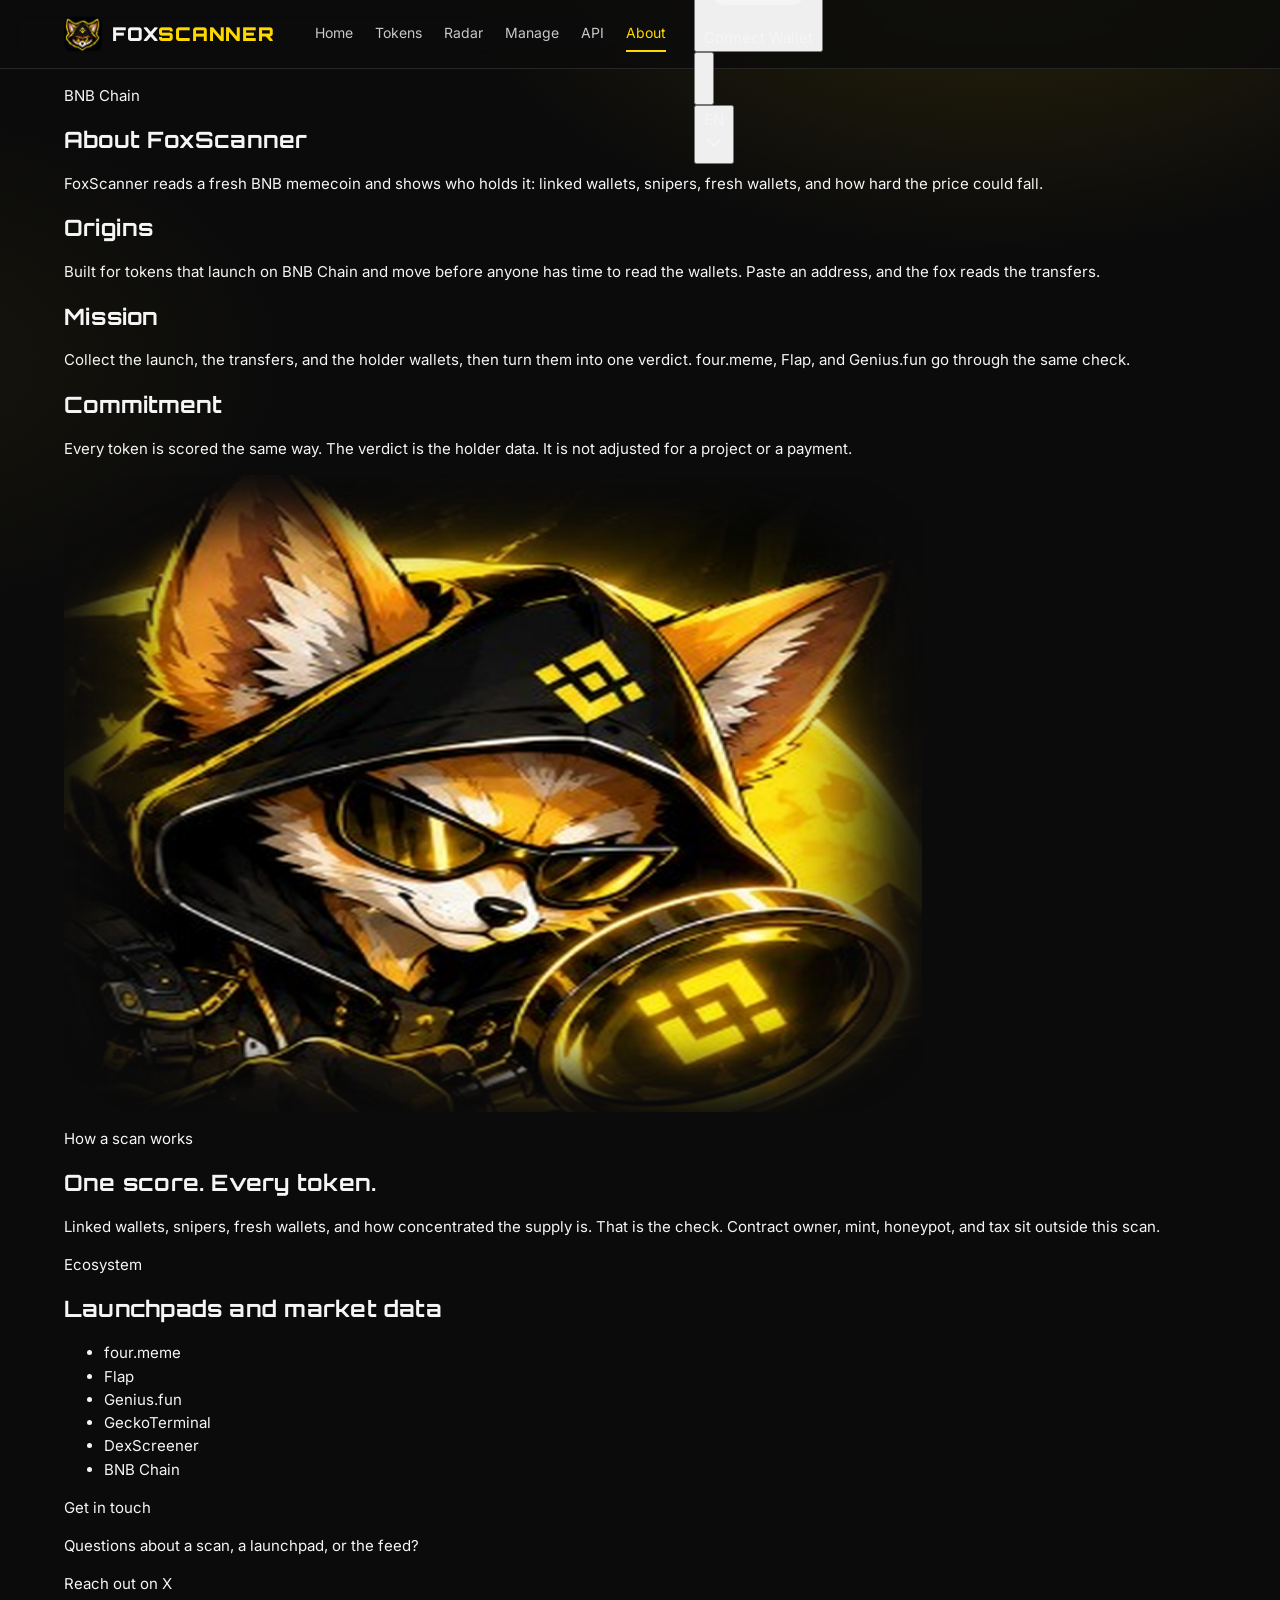
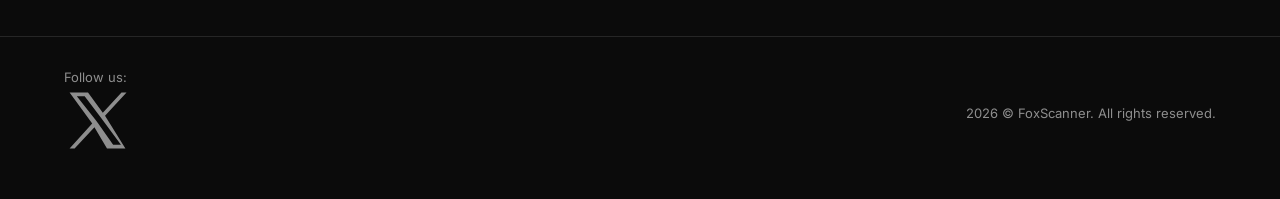
==== frontend/about.html @ 832e08a1 "feat: deployment script" ====
<!doctype html>
<html lang="en">
<head>
<meta charset="utf-8">
<meta name="viewport" content="width=device-width,initial-scale=1,viewport-fit=cover">
<title data-i18n="About · FoxScanner">About · FoxScanner</title>
<meta name="description" content="FoxScanner reads a fresh BNB memecoin and shows who holds it: linked wallets, snipers, fresh wallets, and how hard the price could fall.">
<meta name="theme-color" content="#0B0B0B">
<script>(function(){try{if(localStorage.getItem('fs.theme')==='light')document.documentElement.setAttribute('data-theme','light')}catch(e){}})();</script>
<link rel="icon" href="/favicon.svg" type="image/svg+xml">
<link rel="icon" href="/favicon.png" type="image/png">
<link rel="apple-touch-icon" href="/apple-touch-icon.png">
<link rel="preload" href="/static/fonts/source-serif-4-latin.woff2" as="font" type="font/woff2" crossorigin>
<link rel="preload" href="/static/fonts/orbitron-latin.woff2" as="font" type="font/woff2" crossorigin>
<link rel="preload" href="/static/fonts/inter-latin.woff2" as="font" type="font/woff2" crossorigin>
<link rel="stylesheet" href="/static/css/app.css?v=">
</head>
<body>
<header class="top">
  <div class="wrap">
    <a class="brand" href="/" aria-label="FoxScanner home"><img src="/static/img/logo.png?v=" alt="" width="36" height="36"><b>FOX<span>SCANNER</span></b></a>
    <nav class="nav" aria-label="Main">
      <a href="/" data-i18n="Home">Home</a>
      <a href="/tokens" data-i18n="Tokens">Tokens</a>
      <a href="/radar" data-i18n="Radar">Radar</a>
      <a href="/token-management" data-i18n="Manage">Manage</a>
      <a href="/api" data-i18n="API">API</a>
      <a href="/about" class="on" aria-current="page" data-i18n="About">About</a>
    </nav>
    <div class="top-actions">
      <div class="wallet">
        <button type="button" class="wallet-btn" data-wallet aria-expanded="false">
          <svg viewBox="0 0 24 24" aria-hidden="true"><g fill="none" stroke="currentColor" stroke-width="1.7" stroke-linejoin="round"><rect x="3" y="6" width="18" height="14" rx="2"/><path d="M3 10h18"/><circle cx="16.5" cy="14.5" r="1" fill="currentColor" stroke="none"/></g></svg>
          <span data-wallet-label data-i18n="Connect Wallet">Connect Wallet</span>
        </button>
        <div class="wallet-menu" data-wallet-menu hidden role="menu">
          <button type="button" data-disconnect role="menuitem" data-i18n="Disconnect">Disconnect</button>
        </div>
      </div>
      <button type="button" class="icon-btn" data-theme-toggle aria-pressed="false" aria-label="Light mode">
        <svg class="ico-sun" viewBox="0 0 24 24" aria-hidden="true"><g fill="none" stroke="currentColor" stroke-width="1.7" stroke-linecap="round"><circle cx="12" cy="12" r="4"/><path d="M12 3v2M12 19v2M3 12h2M19 12h2M5.6 5.6l1.4 1.4M17 17l1.4 1.4M18.4 5.6 17 7M7 17l-1.4 1.4"/></g></svg>
        <svg class="ico-moon" viewBox="0 0 24 24" aria-hidden="true"><path fill="none" stroke="currentColor" stroke-width="1.7" stroke-linejoin="round" d="M20 14.5A8 8 0 1 1 9.5 4 6.5 6.5 0 0 0 20 14.5z"/></svg>
      </button>
      <div class="lang">
        <button type="button" class="lang-btn" data-lang-toggle aria-haspopup="listbox" aria-expanded="false" data-i18n-aria="Language" aria-label="Language">
          <span data-lang-code>EN</span>
          <svg viewBox="0 0 24 24" aria-hidden="true"><path fill="none" stroke="currentColor" stroke-width="2.2" stroke-linecap="round" stroke-linejoin="round" d="m6 9 6 6 6-6"/></svg>
        </button>
        <ul class="lang-menu" role="listbox" hidden>
          <li role="none"><button type="button" role="option" data-lang="en">English</button></li>
          <li role="none"><button type="button" role="option" data-lang="zh">中文(简体)</button></li>
          <li role="none"><button type="button" role="option" data-lang="ja">日本語</button></li>
        </ul>
      </div>
    </div>
  </div>
</header>

<main>
  <section class="about">
    <div class="wrap">
      <p class="about-kicker">BNB Chain</p>
      <h1 data-i18n="About FoxScanner">About FoxScanner</h1>
      <p class="about-lead" data-i18n="FoxScanner reads a fresh BNB memecoin and shows who holds it: linked wallets, snipers, fresh wallets, and how hard the price could fall.">FoxScanner reads a fresh BNB memecoin and shows who holds it: linked wallets, snipers, fresh wallets, and how hard the price could fall.</p>
      <div class="about-cols">
        <article>
          <h2 data-i18n="Origins">Origins</h2>
          <p data-i18n="Built for tokens that launch on BNB Chain and move before anyone has time to read the wallets. Paste an address, and the fox reads the transfers.">Built for tokens that launch on BNB Chain and move before anyone has time to read the wallets. Paste an address, and the fox reads the transfers.</p>
        </article>
        <article>
          <h2 data-i18n="Mission">Mission</h2>
          <p data-i18n="Collect the launch, the transfers, and the holder wallets, then turn them into one verdict. four.meme, Flap, and Genius.fun go through the same check.">Collect the launch, the transfers, and the holder wallets, then turn them into one verdict. four.meme, Flap, and Genius.fun go through the same check.</p>
        </article>
        <article>
          <h2 data-i18n="Commitment">Commitment</h2>
          <p data-i18n="Every token is scored the same way. The verdict is the holder data. It is not adjusted for a project or a payment.">Every token is scored the same way. The verdict is the holder data. It is not adjusted for a project or a payment.</p>
        </article>
      </div>
      <div class="about-split">
        <div class="about-fox">
          <img src="/static/img/mascot-hero.png?v=" alt="" width="858" height="637">
        </div>
        <div class="about-prose">
          <p class="about-kicker" data-i18n="How a scan works">How a scan works</p>
          <h2 data-i18n="One score. Every token.">One score. Every token.</h2>
          <p data-i18n="Linked wallets, snipers, fresh wallets, and how concentrated the supply is. That is the check. Contract owner, mint, honeypot, and tax sit outside this scan.">Linked wallets, snipers, fresh wallets, and how concentrated the supply is. That is the check. Contract owner, mint, honeypot, and tax sit outside this scan.</p>
        </div>
      </div>
      <div class="about-block">
        <p class="about-kicker" data-i18n="Ecosystem">Ecosystem</p>
        <h2 data-i18n="Launchpads and market data">Launchpads and market data</h2>
        <ul class="about-sources">
          <li>four.meme</li>
          <li>Flap</li>
          <li>Genius.fun</li>
          <li>GeckoTerminal</li>
          <li>DexScreener</li>
          <li>BNB Chain</li>
        </ul>
      </div>
      <div class="about-block">
        <p class="about-kicker" data-i18n="Get in touch">Get in touch</p>
        <p data-i18n="Questions about a scan, a launchpad, or the feed?">Questions about a scan, a launchpad, or the feed?</p>
        <a class="about-x" href="https://x.com/0x_Punisher" target="_blank" rel="noopener" data-i18n="Reach out on X">Reach out on X</a>
      </div>
    </div>
  </section>
</main>

<footer>
  <div class="wrap foot">
    <div class="foot-left">
      <p class="foot-follow"><span data-i18n="Follow us:">Follow us:</span>
      <a href="https://x.com/0x_Punisher" target="_blank" rel="noopener" aria-label="FoxScanner on X"><svg viewBox="0 0 24 24" aria-hidden="true"><path fill="currentColor" d="M14.7 10.3 22.4 2h-1.8l-6.7 7.2L8.6 2H2l8.1 11.1L2 22h1.8l7.1-7.6L15.4 22H22l-7.3-11.7Zm-2.5 2.7-.8-1.1L4.6 3.3h2.8l5.3 7 .8 1.1 6.9 9.3h-2.8l-5.4-7.7Z"/></svg></a>
      </p>
    </div>
    <p class="foot-copy" data-i18n="2026 © FoxScanner. All rights reserved.">2026 © FoxScanner. All rights reserved.</p>
  </div>
</footer>

<script src="/static/js/api.js?v="></script>
<script src="/static/js/app.js?v="></script>
</body>
</html>
---- static/css/app.css ----
/* FoxScanner — brand: yellow #FFD800 on blacks #0B0B0B / #1A1A1A / #2A2A2A; Orbitron headings, Inter body */
@font-face{font-family:"Inter";font-style:normal;font-weight:100 900;font-display:swap;src:url("/static/fonts/inter-latin.woff2") format("woff2")}
@font-face{font-family:"Orbitron";font-style:normal;font-weight:400 900;font-display:swap;src:url("/static/fonts/orbitron-latin.woff2") format("woff2")}

:root{
  --y:#FFD800;--y2:#FFE84D;--y-dim:rgba(255,216,0,.12);--y-line:rgba(255,216,0,.35);
  --bg:#0B0B0B;--s1:#131313;--s2:#1A1A1A;--s3:#2A2A2A;--line:#262626;
  --text:#F5F5F5;--soft:#C9C9C9;--muted:#8E8E8E;--faint:#5E5E5E;
  --low:#22C55E;--med:#F5A524;--high:#EF4444;--grey:#7A7F87;
  --head:"Orbitron","Inter",system-ui,sans-serif;--body:"Inter",system-ui,-apple-system,"Segoe UI",sans-serif;
  --mono:ui-monospace,"SFMono-Regular","Cascadia Mono",Consolas,monospace;
  --r:14px;--r-s:9px;--wrap:1200px;
}
*{box-sizing:border-box}
html{scroll-behavior:smooth;-webkit-text-size-adjust:100%}
body{margin:0;background:var(--bg);color:var(--text);font:400 15px/1.55 var(--body);min-height:100vh;overflow-x:hidden}
body::before{content:"";position:fixed;inset:0;z-index:-1;pointer-events:none;
  background:radial-gradient(900px 520px at 78% -8%,rgba(255,216,0,.13),transparent 62%),
             radial-gradient(700px 420px at -10% 40%,rgba(255,216,0,.05),transparent 60%),var(--bg)}
a{color:inherit;text-decoration:none}
a:hover{color:var(--y)}
button,input{font:inherit;color:inherit}
img{display:block;max-width:100%}
h1,h2,h3{font-family:var(--head);margin:0;letter-spacing:.01em}
.wrap{max-width:var(--wrap);margin:0 auto;padding:0 24px}
.mono{font-family:var(--mono)}
.muted{color:var(--muted)}
.hidden{display:none!important}
.sr{position:absolute;width:1px;height:1px;overflow:hidden;clip:rect(0 0 0 0);white-space:nowrap}
:focus-visible{outline:2px solid var(--y);outline-offset:2px;border-radius:6px}

/* ---------------------------------------------------------------- header */
.top{position:sticky;top:0;z-index:20;background:rgba(11,11,11,.82);backdrop-filter:blur(12px);border-bottom:1px solid var(--line)}
.top .wrap{display:flex;align-items:center;gap:28px;height:68px}
.brand{display:flex;align-items:center;gap:10px}
.brand img{width:38px;height:38px;border-radius:10px}
.brand b{font:900 19px/1 var(--head);letter-spacing:.04em}
.brand b span{color:var(--y)}
.nav{display:flex;gap:22px;margin-left:12px;font-size:14px;color:var(--soft)}
.nav a{padding:6px 0;border-bottom:2px solid transparent}
.nav a.on{color:var(--y);border-color:var(--y)}
.top .grow{flex:1}
.chip-net{display:flex;align-items:center;gap:8px;padding:7px 12px;border:1px solid var(--y-line);border-radius:999px;font-size:13px;font-weight:600;color:var(--y)}
.dot{width:8px;height:8px;border-radius:50%;background:var(--low);box-shadow:0 0 0 3px rgba(34,197,94,.18)}

/* ---------------------------------------------------------------- buttons */
.btn{display:inline-flex;align-items:center;justify-content:center;gap:8px;height:48px;padding:0 24px;border-radius:999px;border:1px solid var(--y);
  background:var(--y);color:#0B0B0B;font-weight:700;font-size:15px;cursor:pointer;transition:transform .12s,box-shadow .12s,background .12s;white-space:nowrap}
.btn:hover{background:var(--y2);color:#0B0B0B;box-shadow:0 0 0 4px var(--y-dim)}
.btn:active{transform:translateY(1px)}
.btn[disabled]{opacity:.55;cursor:progress}
.btn.ghost{background:transparent;color:var(--text);border-color:var(--s3)}
.btn.ghost:hover{border-color:var(--y);color:var(--y);box-shadow:none}
.btn.sm{height:36px;padding:0 16px;font-size:13px}
.btn .arr{font-size:18px;line-height:1}

/* ---------------------------------------------------------------- hero */
.hero{padding:64px 0 40px}
.hero .wrap{display:grid;grid-template-columns:minmax(0,1.1fr) minmax(0,.9fr);gap:32px;align-items:center}
.eyebrow{display:inline-flex;align-items:center;gap:10px;font:700 12px/1 var(--head);letter-spacing:.32em;color:var(--soft);text-transform:uppercase}
.eyebrow::before{content:"";width:26px;height:2px;background:var(--y)}
.hero h1{margin:18px 0 18px;font-weight:900;font-size:clamp(34px,4.4vw,60px);line-height:1.04;text-transform:uppercase;font-style:italic;letter-spacing:-.01em}
.hero h1 em{display:block;color:var(--y);font-style:italic;white-space:nowrap;text-shadow:0 0 34px rgba(255,216,0,.25)}
.lead{max-width:540px;margin:0 0 26px;font-size:17px;color:var(--soft)}
.chains{display:flex;flex-wrap:wrap;gap:8px;margin-bottom:14px}
.chain{display:inline-flex;align-items:center;gap:8px;height:36px;padding:0 14px;border-radius:999px;border:1px solid var(--s3);background:var(--s1);
  font-size:13px;font-weight:600;color:var(--soft);cursor:pointer}
.chain i{width:18px;height:18px;border-radius:50%;display:grid;place-items:center;font:800 9px/1 var(--head);font-style:normal;color:#0B0B0B;background:var(--y)}
.chain[data-chain=solana] i{background:linear-gradient(135deg,#9945FF,#14F195)}
.chain[data-chain=robinhood] i{background:#CCFF00}
.chain.on{border-color:var(--y);color:var(--text);background:var(--y-dim)}
.chain[disabled]{cursor:not-allowed;opacity:.55}
.chain small{font-size:10px;font-weight:700;letter-spacing:.08em;text-transform:uppercase;color:var(--faint);border:1px solid var(--s3);border-radius:999px;padding:2px 6px}
.search{display:flex;gap:10px;max-width:620px;padding:6px;border-radius:999px;border:1px solid var(--s3);background:var(--s1);transition:border-color .15s,box-shadow .15s}
.search:focus-within{border-color:var(--y);box-shadow:0 0 0 4px var(--y-dim)}
.search input{flex:1;min-width:0;height:48px;padding:0 18px;border:0;background:transparent;outline:none;font-family:var(--mono);font-size:14px}
.search input::placeholder{color:var(--faint);font-family:var(--body)}
.form-msg{min-height:22px;margin:10px 4px 0;font-size:14px;color:var(--high)}
.form-msg.info{color:var(--muted)}
.feats{display:grid;grid-template-columns:repeat(4,minmax(0,1fr));gap:14px;margin:30px 0 26px;max-width:620px}
.feat{display:flex;flex-direction:column;gap:8px;font-size:13px;line-height:1.3;color:var(--soft)}
.feat svg{width:30px;height:30px;color:var(--y)}
.counters{display:flex;flex-wrap:wrap;gap:0;max-width:620px;border:1px solid var(--y-line);border-radius:var(--r);background:rgba(19,19,19,.7)}
.counter{flex:1;min-width:150px;display:flex;align-items:center;gap:12px;padding:16px 20px}
.counter+.counter{border-left:1px solid var(--line)}
.counter svg{width:28px;height:28px;color:var(--y);flex:none}
.counter b{display:block;font:800 22px/1.1 var(--head)}
.counter span{font-size:12px;color:var(--muted)}
.hero-art{position:relative;justify-self:center;width:100%;max-width:520px}
.hero-art::before{content:"";position:absolute;inset:8% 6% 4%;border-radius:50%;background:radial-gradient(circle,rgba(255,216,0,.34),rgba(255,216,0,0) 66%);filter:blur(8px)}
.hero-art img{position:relative;width:100%;height:auto;filter:drop-shadow(0 30px 50px rgba(0,0,0,.6))}
.hero-art .tag{position:absolute;right:2%;bottom:6%;font:900 italic 28px/1 var(--head);color:var(--y);transform:rotate(-8deg);text-shadow:0 2px 0 #000}

/* ---------------------------------------------------------------- sections */
section{scroll-margin-top:80px}
.sec{padding:36px 0}
.sec-h{display:flex;align-items:end;justify-content:space-between;gap:16px;margin-bottom:18px}
.sec-h h2{font-size:22px;font-weight:800;text-transform:uppercase}
.sec-h h2 span{color:var(--y)}
.card{background:linear-gradient(180deg,var(--s2),var(--s1));border:1px solid var(--line);border-radius:var(--r)}
.card-h{display:flex;align-items:center;justify-content:space-between;gap:12px;padding:16px 20px;border-bottom:1px solid var(--line)}
.card-h h3{font-size:14px;font-weight:700;text-transform:uppercase;letter-spacing:.06em}
.card-h h3 .mono{font:600 13px/1 var(--mono);text-transform:none;letter-spacing:0;color:var(--soft)}
.card-b{padding:18px 20px}

/* ---------------------------------------------------------------- scanner */
.scan-grid{display:grid;grid-template-columns:minmax(0,340px) minmax(0,1fr);gap:20px;align-items:start}
.console{position:sticky;top:88px}
.steps{list-style:none;margin:0;padding:6px 0}
.step{display:flex;align-items:center;gap:12px;padding:10px 20px;font-size:14px;color:var(--faint)}
.step i{width:22px;height:22px;flex:none;border-radius:50%;border:2px solid var(--s3);display:grid;place-items:center;font-style:normal;font-size:11px}
.step.on{color:var(--text)}
.step.on i{border-color:var(--y);border-top-color:transparent;animation:spin .8s linear infinite}
.step.ok{color:var(--soft)}
.step.ok i{border-color:var(--y);background:var(--y);color:#0B0B0B}
.step.ok i::after{content:"✓";font-weight:900}
.bar{height:4px;margin:4px 20px 14px;border-radius:2px;background:var(--s3);overflow:hidden}
.bar div{height:100%;width:0;background:linear-gradient(90deg,var(--y),var(--y2));transition:width .4s}
.log{height:230px;overflow:auto;margin:0;padding:12px 20px;border-top:1px solid var(--line);font:12px/1.65 var(--mono);color:var(--muted);list-style:none}
.log li{white-space:nowrap;overflow:hidden;text-overflow:ellipsis}
.log .w{color:var(--soft)}
.log .bad{color:var(--high)}
.log .warn{color:var(--med)}
.log .good{color:var(--low)}
@keyframes spin{to{transform:rotate(360deg)}}

/* result */
.result{display:flex;flex-direction:column;gap:20px}
.token-h{display:flex;flex-wrap:wrap;align-items:center;gap:14px 18px;padding:20px}
.avatar{width:52px;height:52px;border-radius:14px;display:grid;place-items:center;background:var(--y);color:#0B0B0B;font:900 20px/1 var(--head)}
.token-name{min-width:0;flex:1}
.token-name h2{font-size:22px;font-weight:800;overflow:hidden;text-overflow:ellipsis;white-space:nowrap}
.token-name h2 small{font:600 14px/1 var(--body);color:var(--muted);margin-left:6px}
.addr{display:flex;flex-wrap:wrap;align-items:center;gap:8px;margin-top:6px;font-size:13px;color:var(--muted)}
.addr button{border:0;background:none;padding:0;cursor:pointer;font-family:var(--mono);color:var(--soft)}
.addr button:hover{color:var(--y)}
.pill{display:inline-flex;align-items:center;gap:6px;height:24px;padding:0 10px;border-radius:999px;font-size:12px;font-weight:600;border:1px solid var(--s3);color:var(--soft);white-space:nowrap}
.pill.y{border-color:var(--y-line);color:var(--y)}
.token-actions{display:flex;gap:10px}

.verdict{display:grid;grid-template-columns:auto minmax(0,1fr);gap:24px;align-items:center;padding:24px}
.ring{--c:var(--grey);--p:0;position:relative;width:132px;height:132px;border-radius:50%;
  background:conic-gradient(var(--c) calc(var(--p)*1%),var(--s3) 0);display:grid;place-items:center}
.ring::before{content:"";position:absolute;inset:10px;border-radius:50%;background:var(--s1)}
.ring b{position:relative;font:900 40px/1 var(--head)}
.ring b small{display:block;margin-top:4px;font:600 11px/1 var(--body);color:var(--muted);text-align:center}
.risk{display:inline-flex;align-items:center;gap:8px;height:30px;padding:0 14px;border-radius:999px;font:800 12px/1 var(--head);letter-spacing:.08em;text-transform:uppercase}
.risk::before{content:"";width:8px;height:8px;border-radius:50%;background:currentColor}
.risk.low{color:var(--low);background:rgba(34,197,94,.12)}
.risk.medium{color:var(--med);background:rgba(245,165,36,.12)}
.risk.high{color:var(--high);background:rgba(239,68,68,.13)}
.risk.na{color:var(--soft);background:var(--s3)}
.verdict h3{margin:12px 0 6px;font:700 20px/1.3 var(--body);letter-spacing:0}
.verdict p{margin:0;color:var(--soft)}
.verdict .notes{margin-top:8px;font-size:13px;color:var(--muted)}

.stats{display:flex;flex-wrap:wrap;border-radius:var(--r);overflow:hidden;border:1px solid var(--line);background:var(--s1)}
.stat{flex:1 1 140px;padding:14px 18px;box-shadow:inset -1px 0 var(--line),inset 0 -1px var(--line);margin:0 -1px -1px 0}
.stat span{display:block;font-size:12px;color:var(--muted)}
.stat b{display:block;margin-top:4px;font:700 18px/1.2 var(--body);font-variant-numeric:tabular-nums;letter-spacing:-.01em}
.progress{height:6px;margin-top:8px;border-radius:3px;background:var(--s3);overflow:hidden}
.progress div{height:100%;background:var(--y)}

.checks{list-style:none;margin:0;padding:0}
.check{display:grid;grid-template-columns:24px minmax(0,1fr) auto;gap:12px;align-items:center;padding:12px 20px;border-top:1px solid var(--line);font-size:14px}
.check:first-child{border-top:0}
.check .ic{width:22px;height:22px;border-radius:50%;display:grid;place-items:center;font-size:12px;font-weight:900}
.check.pass .ic{background:rgba(34,197,94,.15);color:var(--low)}
.check.warn .ic{background:rgba(245,165,36,.15);color:var(--med)}
.check.fail .ic{background:rgba(239,68,68,.15);color:var(--high)}
.check.na .ic{background:var(--s3);color:var(--muted)}
.check small{display:block;color:var(--muted);font-size:12.5px}
.check em{font-style:normal;font-size:12px;font-weight:700;padding:3px 9px;border-radius:999px;background:var(--s3);color:var(--soft)}
.check.fail em{background:rgba(239,68,68,.15);color:var(--high)}
.check.warn em{background:rgba(245,165,36,.15);color:var(--med)}
.check.pass em{background:rgba(34,197,94,.12);color:var(--low)}

.rugbox{border:1px solid rgba(239,68,68,.45);background:linear-gradient(180deg,rgba(239,68,68,.12),rgba(239,68,68,.03));border-radius:var(--r);padding:18px 20px}
.rugbox h3{display:flex;align-items:center;gap:10px;font-size:15px;color:var(--high);text-transform:uppercase;letter-spacing:.05em}
.rugbox p{margin:8px 0 0;color:var(--soft)}
.rug-row{display:grid;grid-template-columns:minmax(0,190px) minmax(0,1fr) auto;gap:8px 14px;align-items:center;margin-top:10px;font-size:13px}
.rug-row .track{height:5px;border-radius:3px;background:var(--s3);overflow:hidden}
.rug-row .track div{height:100%;background:var(--high)}
.rug-row span:last-child{color:var(--muted);white-space:nowrap}
.gates{margin:12px 0 0;padding:0;list-style:none}
.gates li{position:relative;padding:6px 0 6px 18px;font-size:14px;color:var(--soft)}
.gates li::before{content:"";position:absolute;left:0;top:14px;width:7px;height:7px;border-radius:50%;background:var(--high)}
.gates li.soft::before{background:var(--med)}

.chart-box{min-height:120px}
.chart-head{display:flex;justify-content:space-between;gap:12px;padding:14px 20px 0;font-size:12px;color:var(--muted)}
.chart-body{padding:8px 12px 12px}
.chart-body svg{display:block;max-width:100%}
.chart-empty{padding:28px 20px;color:var(--muted);font-size:14px}
.skel{border-radius:10px;background:linear-gradient(90deg,var(--s1) 30%,var(--s2) 50%,var(--s1) 70%);background-size:200% 100%;animation:skel 1.4s linear infinite}
@keyframes skel{0%{background-position:100% 0}100%{background-position:-100% 0}}
.chart-body iframe{display:block;width:100%;border:0;border-radius:10px;background:var(--bg)}

.table-wrap{overflow-x:auto}
table{width:100%;border-collapse:collapse;font-size:13.5px}
th{padding:10px 14px;text-align:left;font-size:11px;font-weight:700;letter-spacing:.08em;text-transform:uppercase;color:var(--faint);border-bottom:1px solid var(--line);white-space:nowrap}
td{padding:11px 14px;border-bottom:1px solid var(--line);white-space:nowrap}
tr:last-child td{border-bottom:0}
tbody tr:hover td{background:rgba(255,255,255,.02)}
td.num,th.num{text-align:right;font-variant-numeric:tabular-nums}
td a.mono{color:var(--soft)}
td a.mono:hover{color:var(--y)}
.flags{display:flex;flex-wrap:wrap;gap:4px}
.flag{font-size:11px;font-weight:600;padding:2px 7px;border-radius:6px;background:var(--s3);color:var(--soft)}
.flag.bad{background:rgba(239,68,68,.14);color:#ff8a8a}
.flag.warn{background:rgba(245,165,36,.14);color:#ffc266}
.flag.y{background:var(--y-dim);color:var(--y)}
.op{display:inline-block;min-width:22px;text-align:center;font-size:11px;font-weight:800;padding:2px 6px;border-radius:6px;background:var(--y);color:#0B0B0B}
.summary{display:flex;flex-wrap:wrap;gap:8px 20px;padding:14px 20px;border-bottom:1px solid var(--line);font-size:13px;color:var(--soft)}
.summary b{color:var(--text)}

.status{font-size:12px;font-weight:700}
.status.holding_all,.status.added,.status.locked{color:var(--low)}
.status.sold_part{color:var(--med)}
.status.sold_all,.status.moved,.status.burned{color:var(--high)}

.error-card{padding:28px 24px;text-align:center}
.error-card img{width:84px;height:84px;margin:0 auto 14px;border-radius:20px}
.error-card h3{font-size:18px;margin-bottom:6px}
.error-card p{margin:0 0 18px;color:var(--soft)}

/* ---------------------------------------------------------------- recent */
.live{display:inline-flex;align-items:center;gap:8px;font-size:12px;font-weight:700;color:var(--low);text-transform:uppercase;letter-spacing:.08em}
.recent-row{cursor:pointer}
.tk{display:flex;align-items:center;gap:10px}
.tk i{width:30px;height:30px;border-radius:9px;display:grid;place-items:center;font:800 11px/1 var(--head);font-style:normal;background:var(--s3);color:var(--y)}
.tk b{display:block;font-weight:700}
.tk small{display:block;font-family:var(--mono);font-size:11.5px;color:var(--faint)}
.empty{padding:28px 20px;text-align:center;color:var(--muted)}

/* ---------------------------------------------------------------- how */
.how{display:grid;grid-template-columns:repeat(4,minmax(0,1fr));gap:16px}
.how .card{padding:22px}
.how svg{width:34px;height:34px;color:var(--y)}
.how h3{margin:14px 0 6px;font-size:14px;text-transform:uppercase;letter-spacing:.05em}
.how p{margin:0;font-size:14px;color:var(--muted)}

footer{margin-top:40px;padding:30px 0 40px;border-top:1px solid var(--line);font-size:13px;color:var(--muted)}
footer .wrap{display:flex;flex-wrap:wrap;align-items:center;justify-content:space-between;gap:16px}
footer .brand img{width:30px;height:30px}
footer .brand b{font-size:15px}
footer p{margin:0;max-width:560px}

.toast{position:fixed;left:50%;bottom:24px;z-index:50;transform:translateX(-50%);padding:10px 18px;border-radius:999px;background:var(--y);color:#0B0B0B;font-weight:700;font-size:13px;box-shadow:0 10px 30px rgba(0,0,0,.4)}

/* ---------------------------------------------------------------- responsive */
@media (max-width:1024px){
  .hero .wrap{grid-template-columns:minmax(0,1fr)}
  .hero-art{max-width:380px;order:-1}
  .scan-grid{grid-template-columns:minmax(0,1fr)}
  .console{position:static}
  .how{grid-template-columns:repeat(2,minmax(0,1fr))}
}
@media (max-width:640px){
  body{font-size:14px}
  .wrap{padding:0 16px}
  .top .wrap{height:58px;gap:12px}
  .nav{display:none}
  .brand b{font-size:16px}
  .hero{padding:28px 0 20px}
  .eyebrow{font-size:10.5px;letter-spacing:.2em}
  .hero-art{max-width:260px}
  .hero-art .tag{font-size:20px}
  .lead{font-size:15px}
  .search{flex-direction:column;border-radius:var(--r)}
  .search input{height:46px}
  .search .btn{width:100%}
  .feats{grid-template-columns:repeat(2,minmax(0,1fr))}
  .counter{min-width:0;padding:12px 14px}
  .counter b{font-size:18px}
  .verdict{grid-template-columns:minmax(0,1fr);justify-items:center;text-align:center}
  .ring{width:112px;height:112px}
  .token-actions{width:100%}
  .token-actions .btn{flex:1}
  .rug-row{grid-template-columns:minmax(0,1fr) auto}
  .rug-row .track{grid-column:1/-1;grid-row:2}
  .how{grid-template-columns:minmax(0,1fr)}
  td,th{padding:9px 10px}
  .hide-m{display:none}
  .log{height:160px}
}
@media (prefers-reduced-motion:reduce){*{animation:none!important;transition:none!important;scroll-behavior:auto!important}}
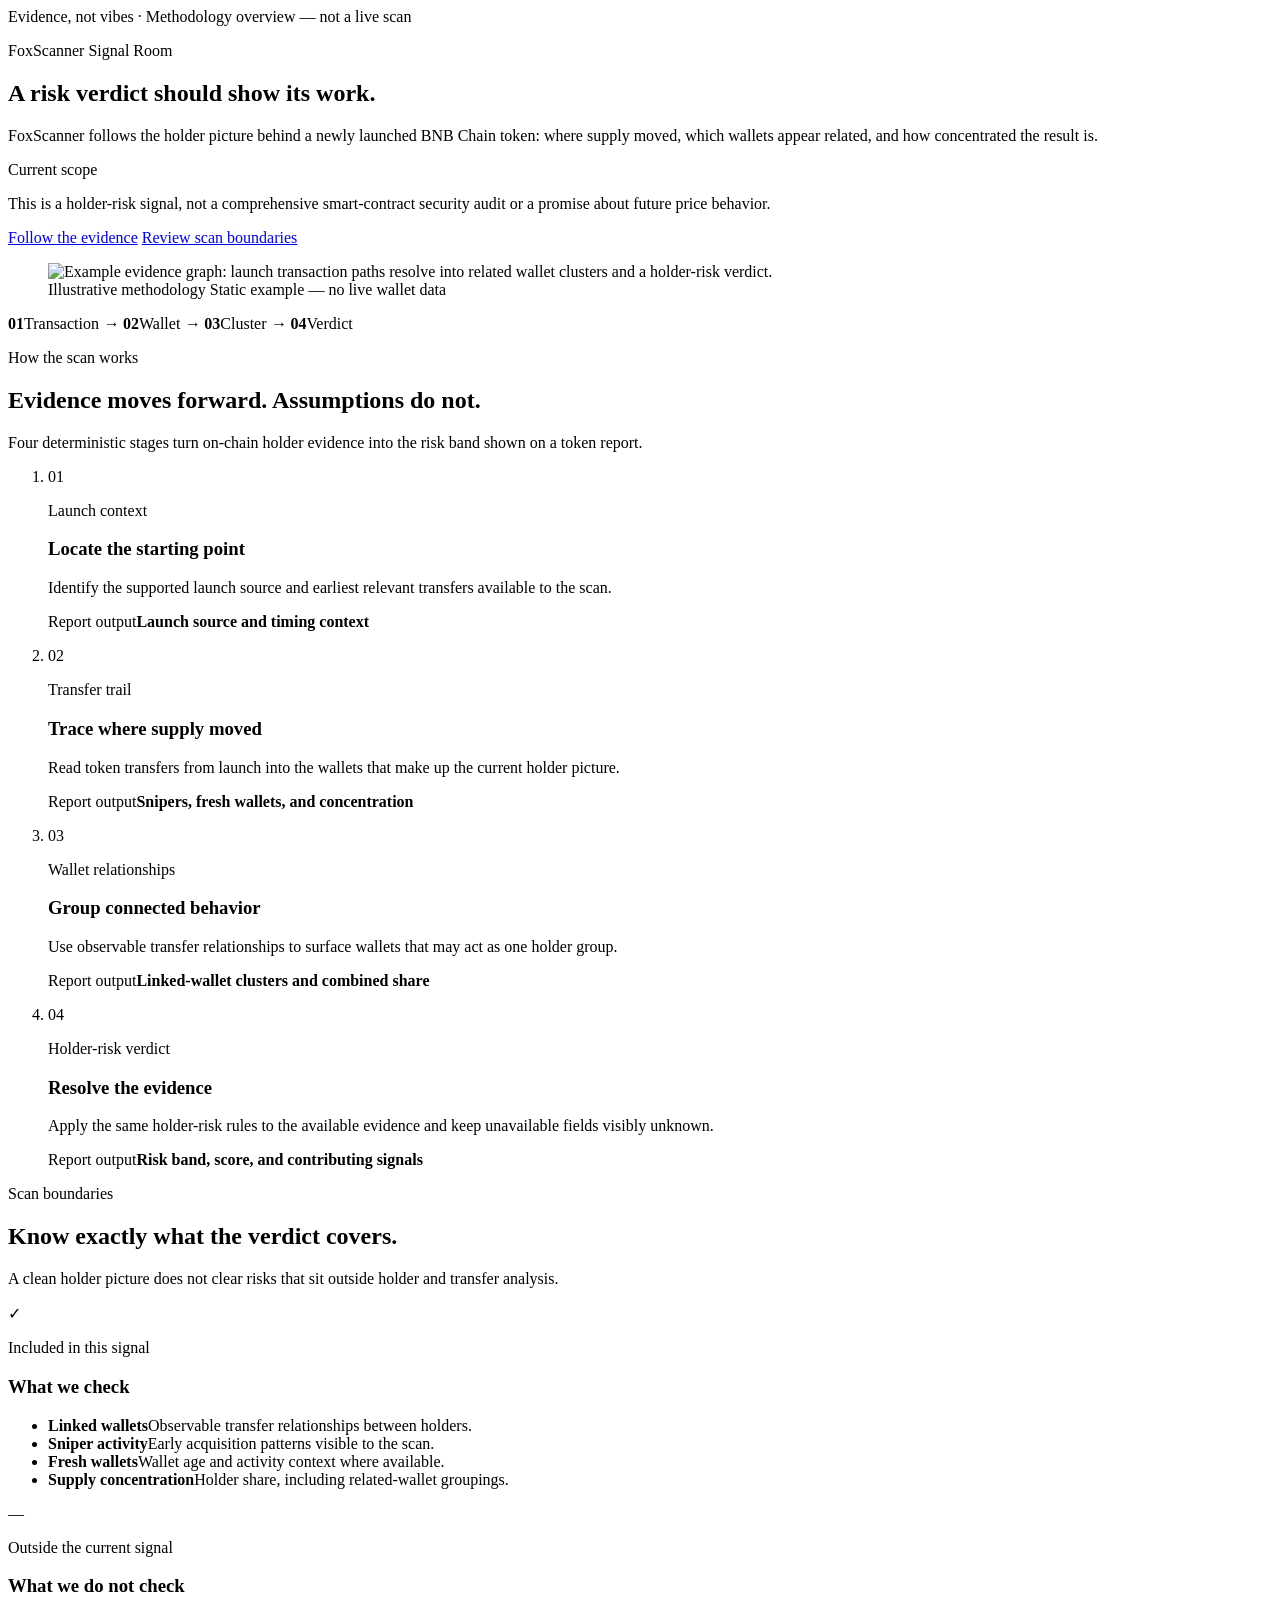
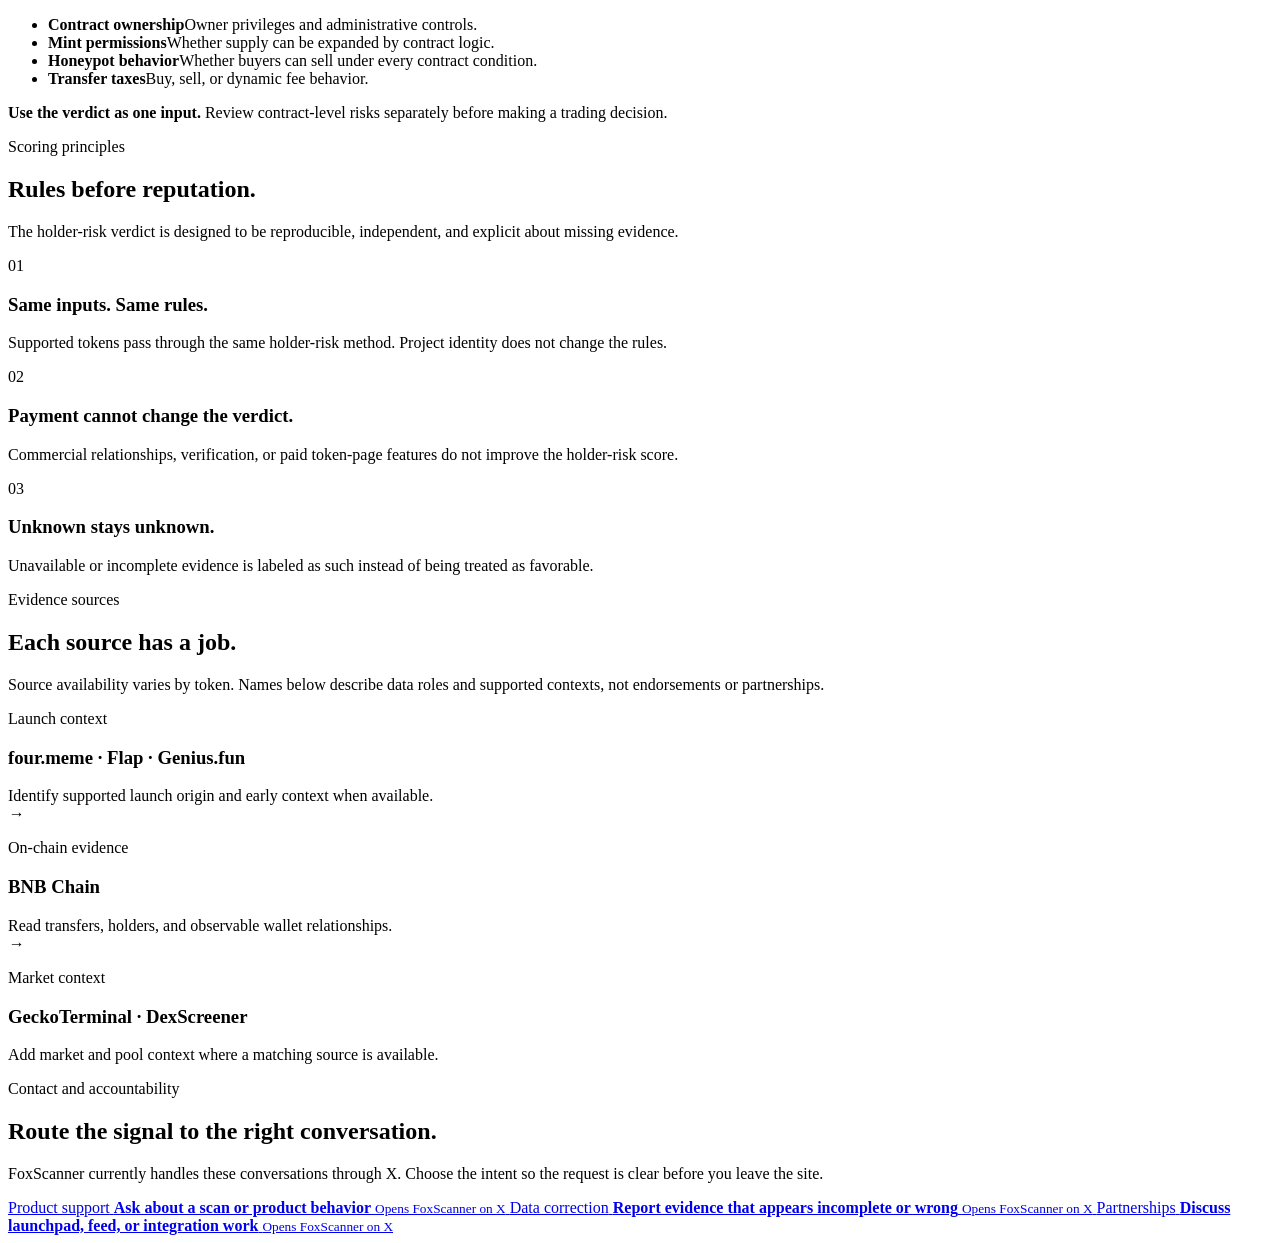
==== commit 7da8033c: "feat(frontend): refactor public pages and fix responsive states" ====
--- a/frontend/about.html
+++ b/frontend/about.html
@@ -1,124 +1,219 @@
 <!doctype html>
-<html lang="en">
-<head>
-<meta charset="utf-8">
-<meta name="viewport" content="width=device-width,initial-scale=1,viewport-fit=cover">
-<title data-i18n="About · FoxScanner">About · FoxScanner</title>
-<meta name="description" content="FoxScanner reads a fresh BNB memecoin and shows who holds it: linked wallets, snipers, fresh wallets, and how hard the price could fall.">
-<meta name="theme-color" content="#0B0B0B">
-<script>(function(){try{if(localStorage.getItem('fs.theme')==='light')document.documentElement.setAttribute('data-theme','light')}catch(e){}})();</script>
-<link rel="icon" href="/favicon.svg" type="image/svg+xml">
-<link rel="icon" href="/favicon.png" type="image/png">
-<link rel="apple-touch-icon" href="/apple-touch-icon.png">
-<link rel="preload" href="/static/fonts/source-serif-4-latin.woff2" as="font" type="font/woff2" crossorigin>
-<link rel="preload" href="/static/fonts/orbitron-latin.woff2" as="font" type="font/woff2" crossorigin>
-<link rel="preload" href="/static/fonts/inter-latin.woff2" as="font" type="font/woff2" crossorigin>
-<link rel="stylesheet" href="/static/css/app.css?v=">
-</head>
-<body>
-<header class="top">
-  <div class="wrap">
-    <a class="brand" href="/" aria-label="FoxScanner home"><img src="/static/img/logo.png?v=" alt="" width="36" height="36"><b>FOX<span>SCANNER</span></b></a>
-    <nav class="nav" aria-label="Main">
-      <a href="/" data-i18n="Home">Home</a>
-      <a href="/tokens" data-i18n="Tokens">Tokens</a>
-      <a href="/radar" data-i18n="Radar">Radar</a>
-      <a href="/token-management" data-i18n="Manage">Manage</a>
-      <a href="/api" data-i18n="API">API</a>
-      <a href="/about" class="on" aria-current="page" data-i18n="About">About</a>
-    </nav>
-    <div class="top-actions">
-      <div class="wallet">
-        <button type="button" class="wallet-btn" data-wallet aria-expanded="false">
-          <svg viewBox="0 0 24 24" aria-hidden="true"><g fill="none" stroke="currentColor" stroke-width="1.7" stroke-linejoin="round"><rect x="3" y="6" width="18" height="14" rx="2"/><path d="M3 10h18"/><circle cx="16.5" cy="14.5" r="1" fill="currentColor" stroke="none"/></g></svg>
-          <span data-wallet-label data-i18n="Connect Wallet">Connect Wallet</span>
-        </button>
-        <div class="wallet-menu" data-wallet-menu hidden role="menu">
-          <button type="button" data-disconnect role="menuitem" data-i18n="Disconnect">Disconnect</button>
+<!-- Shared site chrome is rendered by backend/foxscanner/server.py::render_site_page. -->
+<html lang="en"><body>
+<main id="main-content">
+  <article class="signal-about" data-about-page>
+    <div class="signal-about__status" aria-label="Page status">
+      <div class="wrap">
+        <span class="signal-about__status-mark" aria-hidden="true"></span>
+        <span data-i18n="Evidence, not vibes">Evidence, not vibes</span>
+        <span aria-hidden="true">·</span>
+        <span data-i18n="Methodology overview — not a live scan">Methodology overview — not a live scan</span>
+      </div>
+    </div>
+
+    <header class="signal-about__hero wrap">
+      <div class="signal-about__hero-copy" data-signal-reveal>
+        <p class="signal-about__eyebrow" data-i18n="FoxScanner Signal Room">FoxScanner Signal Room</p>
+        <h1 data-i18n="A risk verdict should show its work.">A risk verdict should show its work.</h1>
+        <p class="signal-about__lede" data-i18n="FoxScanner follows the holder picture behind a newly launched BNB Chain token: where supply moved, which wallets appear related, and how concentrated the result is.">FoxScanner follows the holder picture behind a newly launched BNB Chain token: where supply moved, which wallets appear related, and how concentrated the result is.</p>
+        <aside class="signal-about__scope-note" aria-label="Current product scope">
+          <span class="signal-about__scope-label" data-i18n="Current scope">Current scope</span>
+          <p data-i18n="This is a holder-risk signal, not a comprehensive smart-contract security audit or a promise about future price behavior.">This is a holder-risk signal, not a comprehensive smart-contract security audit or a promise about future price behavior.</p>
+        </aside>
+        <nav class="signal-about__jump" aria-label="About page sections">
+          <a href="#methodology" data-i18n="Follow the evidence">Follow the evidence</a>
+          <a href="#scope" data-i18n="Review scan boundaries">Review scan boundaries</a>
+        </nav>
+      </div>
+
+      <figure class="signal-about__hero-visual" data-signal-graph data-signal-reveal>
+        <div class="signal-about__visual-frame">
+          <img class="signal-about__constellation" src="/static/img/pages/about-wallet-constellation.svg?v=" width="960" height="720" alt="Example evidence graph: launch transaction paths resolve into related wallet clusters and a holder-risk verdict.">
         </div>
-      </div>
-      <button type="button" class="icon-btn" data-theme-toggle aria-pressed="false" aria-label="Light mode">
-        <svg class="ico-sun" viewBox="0 0 24 24" aria-hidden="true"><g fill="none" stroke="currentColor" stroke-width="1.7" stroke-linecap="round"><circle cx="12" cy="12" r="4"/><path d="M12 3v2M12 19v2M3 12h2M19 12h2M5.6 5.6l1.4 1.4M17 17l1.4 1.4M18.4 5.6 17 7M7 17l-1.4 1.4"/></g></svg>
-        <svg class="ico-moon" viewBox="0 0 24 24" aria-hidden="true"><path fill="none" stroke="currentColor" stroke-width="1.7" stroke-linejoin="round" d="M20 14.5A8 8 0 1 1 9.5 4 6.5 6.5 0 0 0 20 14.5z"/></svg>
-      </button>
-      <div class="lang">
-        <button type="button" class="lang-btn" data-lang-toggle aria-haspopup="listbox" aria-expanded="false" data-i18n-aria="Language" aria-label="Language">
-          <span data-lang-code>EN</span>
-          <svg viewBox="0 0 24 24" aria-hidden="true"><path fill="none" stroke="currentColor" stroke-width="2.2" stroke-linecap="round" stroke-linejoin="round" d="m6 9 6 6 6-6"/></svg>
-        </button>
-        <ul class="lang-menu" role="listbox" hidden>
-          <li role="none"><button type="button" role="option" data-lang="en">English</button></li>
-          <li role="none"><button type="button" role="option" data-lang="zh">中文(简体)</button></li>
-          <li role="none"><button type="button" role="option" data-lang="ja">日本語</button></li>
-        </ul>
-      </div>
+        <figcaption>
+          <span data-i18n="Illustrative methodology">Illustrative methodology</span>
+          <span data-i18n="Static example — no live wallet data">Static example — no live wallet data</span>
+        </figcaption>
+      </figure>
+    </header>
+
+    <div class="signal-about__ribbon wrap" aria-label="Evidence states" data-signal-reveal>
+      <span><b>01</b><span data-i18n="Transaction">Transaction</span></span>
+      <i aria-hidden="true">→</i>
+      <span><b>02</b><span data-i18n="Wallet">Wallet</span></span>
+      <i aria-hidden="true">→</i>
+      <span><b>03</b><span data-i18n="Cluster">Cluster</span></span>
+      <i aria-hidden="true">→</i>
+      <span><b>04</b><span data-i18n="Verdict">Verdict</span></span>
     </div>
-  </div>
-</header>
-
-<main>
-  <section class="about">
-    <div class="wrap">
-      <p class="about-kicker">BNB Chain</p>
-      <h1 data-i18n="About FoxScanner">About FoxScanner</h1>
-      <p class="about-lead" data-i18n="FoxScanner reads a fresh BNB memecoin and shows who holds it: linked wallets, snipers, fresh wallets, and how hard the price could fall.">FoxScanner reads a fresh BNB memecoin and shows who holds it: linked wallets, snipers, fresh wallets, and how hard the price could fall.</p>
-      <div class="about-cols">
-        <article>
-          <h2 data-i18n="Origins">Origins</h2>
-          <p data-i18n="Built for tokens that launch on BNB Chain and move before anyone has time to read the wallets. Paste an address, and the fox reads the transfers.">Built for tokens that launch on BNB Chain and move before anyone has time to read the wallets. Paste an address, and the fox reads the transfers.</p>
-        </article>
-        <article>
-          <h2 data-i18n="Mission">Mission</h2>
-          <p data-i18n="Collect the launch, the transfers, and the holder wallets, then turn them into one verdict. four.meme, Flap, and Genius.fun go through the same check.">Collect the launch, the transfers, and the holder wallets, then turn them into one verdict. four.meme, Flap, and Genius.fun go through the same check.</p>
-        </article>
-        <article>
-          <h2 data-i18n="Commitment">Commitment</h2>
-          <p data-i18n="Every token is scored the same way. The verdict is the holder data. It is not adjusted for a project or a payment.">Every token is scored the same way. The verdict is the holder data. It is not adjusted for a project or a payment.</p>
-        </article>
-      </div>
-      <div class="about-split">
-        <div class="about-fox">
-          <img src="/static/img/mascot-hero.png?v=" alt="" width="858" height="637">
-        </div>
-        <div class="about-prose">
-          <p class="about-kicker" data-i18n="How a scan works">How a scan works</p>
-          <h2 data-i18n="One score. Every token.">One score. Every token.</h2>
-          <p data-i18n="Linked wallets, snipers, fresh wallets, and how concentrated the supply is. That is the check. Contract owner, mint, honeypot, and tax sit outside this scan.">Linked wallets, snipers, fresh wallets, and how concentrated the supply is. That is the check. Contract owner, mint, honeypot, and tax sit outside this scan.</p>
-        </div>
-      </div>
-      <div class="about-block">
-        <p class="about-kicker" data-i18n="Ecosystem">Ecosystem</p>
-        <h2 data-i18n="Launchpads and market data">Launchpads and market data</h2>
-        <ul class="about-sources">
-          <li>four.meme</li>
-          <li>Flap</li>
-          <li>Genius.fun</li>
-          <li>GeckoTerminal</li>
-          <li>DexScreener</li>
-          <li>BNB Chain</li>
-        </ul>
-      </div>
-      <div class="about-block">
-        <p class="about-kicker" data-i18n="Get in touch">Get in touch</p>
-        <p data-i18n="Questions about a scan, a launchpad, or the feed?">Questions about a scan, a launchpad, or the feed?</p>
-        <a class="about-x" href="https://x.com/0x_Punisher" target="_blank" rel="noopener" data-i18n="Reach out on X">Reach out on X</a>
-      </div>
-    </div>
-  </section>
+
+    <section class="signal-about__section wrap" id="methodology" aria-labelledby="methodology-title">
+      <div class="signal-about__section-head" data-signal-reveal>
+        <p class="signal-about__eyebrow" data-i18n="How the scan works">How the scan works</p>
+        <h2 id="methodology-title" data-i18n="Evidence moves forward. Assumptions do not.">Evidence moves forward. Assumptions do not.</h2>
+        <p data-i18n="Four deterministic stages turn on-chain holder evidence into the risk band shown on a token report.">Four deterministic stages turn on-chain holder evidence into the risk band shown on a token report.</p>
+      </div>
+
+      <ol class="signal-about__trail">
+        <li data-signal-reveal>
+          <span class="signal-about__step-index" aria-hidden="true">01</span>
+          <div>
+            <p class="signal-about__step-state" data-i18n="Launch context">Launch context</p>
+            <h3 data-i18n="Locate the starting point">Locate the starting point</h3>
+            <p data-i18n="Identify the supported launch source and earliest relevant transfers available to the scan.">Identify the supported launch source and earliest relevant transfers available to the scan.</p>
+          </div>
+          <p class="signal-about__output"><span data-i18n="Report output">Report output</span><strong data-i18n="Launch source and timing context">Launch source and timing context</strong></p>
+        </li>
+        <li data-signal-reveal>
+          <span class="signal-about__step-index" aria-hidden="true">02</span>
+          <div>
+            <p class="signal-about__step-state" data-i18n="Transfer trail">Transfer trail</p>
+            <h3 data-i18n="Trace where supply moved">Trace where supply moved</h3>
+            <p data-i18n="Read token transfers from launch into the wallets that make up the current holder picture.">Read token transfers from launch into the wallets that make up the current holder picture.</p>
+          </div>
+          <p class="signal-about__output"><span data-i18n="Report output">Report output</span><strong data-i18n="Snipers, fresh wallets, and concentration">Snipers, fresh wallets, and concentration</strong></p>
+        </li>
+        <li data-signal-reveal>
+          <span class="signal-about__step-index" aria-hidden="true">03</span>
+          <div>
+            <p class="signal-about__step-state" data-i18n="Wallet relationships">Wallet relationships</p>
+            <h3 data-i18n="Group connected behavior">Group connected behavior</h3>
+            <p data-i18n="Use observable transfer relationships to surface wallets that may act as one holder group.">Use observable transfer relationships to surface wallets that may act as one holder group.</p>
+          </div>
+          <p class="signal-about__output"><span data-i18n="Report output">Report output</span><strong data-i18n="Linked-wallet clusters and combined share">Linked-wallet clusters and combined share</strong></p>
+        </li>
+        <li data-signal-reveal>
+          <span class="signal-about__step-index" aria-hidden="true">04</span>
+          <div>
+            <p class="signal-about__step-state" data-i18n="Holder-risk verdict">Holder-risk verdict</p>
+            <h3 data-i18n="Resolve the evidence">Resolve the evidence</h3>
+            <p data-i18n="Apply the same holder-risk rules to the available evidence and keep unavailable fields visibly unknown.">Apply the same holder-risk rules to the available evidence and keep unavailable fields visibly unknown.</p>
+          </div>
+          <p class="signal-about__output"><span data-i18n="Report output">Report output</span><strong data-i18n="Risk band, score, and contributing signals">Risk band, score, and contributing signals</strong></p>
+        </li>
+      </ol>
+    </section>
+
+    <section class="signal-about__section signal-about__scope wrap" id="scope" aria-labelledby="scope-title">
+      <div class="signal-about__section-head" data-signal-reveal>
+        <p class="signal-about__eyebrow" data-i18n="Scan boundaries">Scan boundaries</p>
+        <h2 id="scope-title" data-i18n="Know exactly what the verdict covers.">Know exactly what the verdict covers.</h2>
+        <p data-i18n="A clean holder picture does not clear risks that sit outside holder and transfer analysis.">A clean holder picture does not clear risks that sit outside holder and transfer analysis.</p>
+      </div>
+
+      <div class="signal-about__scope-grid">
+        <article class="signal-about__boundary signal-about__boundary--check" data-signal-reveal>
+          <div class="signal-about__boundary-head">
+            <span aria-hidden="true">✓</span>
+            <div>
+              <p data-i18n="Included in this signal">Included in this signal</p>
+              <h3 data-i18n="What we check">What we check</h3>
+            </div>
+          </div>
+          <ul>
+            <li><strong data-i18n="Linked wallets">Linked wallets</strong><span data-i18n="Observable transfer relationships between holders.">Observable transfer relationships between holders.</span></li>
+            <li><strong data-i18n="Sniper activity">Sniper activity</strong><span data-i18n="Early acquisition patterns visible to the scan.">Early acquisition patterns visible to the scan.</span></li>
+            <li><strong data-i18n="Fresh wallets">Fresh wallets</strong><span data-i18n="Wallet age and activity context where available.">Wallet age and activity context where available.</span></li>
+            <li><strong data-i18n="Supply concentration">Supply concentration</strong><span data-i18n="Holder share, including related-wallet groupings.">Holder share, including related-wallet groupings.</span></li>
+          </ul>
+        </article>
+
+        <article class="signal-about__boundary signal-about__boundary--exclude" data-signal-reveal>
+          <div class="signal-about__boundary-head">
+            <span aria-hidden="true">—</span>
+            <div>
+              <p data-i18n="Outside the current signal">Outside the current signal</p>
+              <h3 data-i18n="What we do not check">What we do not check</h3>
+            </div>
+          </div>
+          <ul>
+            <li><strong data-i18n="Contract ownership">Contract ownership</strong><span data-i18n="Owner privileges and administrative controls.">Owner privileges and administrative controls.</span></li>
+            <li><strong data-i18n="Mint permissions">Mint permissions</strong><span data-i18n="Whether supply can be expanded by contract logic.">Whether supply can be expanded by contract logic.</span></li>
+            <li><strong data-i18n="Honeypot behavior">Honeypot behavior</strong><span data-i18n="Whether buyers can sell under every contract condition.">Whether buyers can sell under every contract condition.</span></li>
+            <li><strong data-i18n="Transfer taxes">Transfer taxes</strong><span data-i18n="Buy, sell, or dynamic fee behavior.">Buy, sell, or dynamic fee behavior.</span></li>
+          </ul>
+        </article>
+      </div>
+      <p class="signal-about__boundary-warning" role="note" data-signal-reveal><strong data-i18n="Use the verdict as one input.">Use the verdict as one input.</strong> <span data-i18n="Review contract-level risks separately before making a trading decision.">Review contract-level risks separately before making a trading decision.</span></p>
+    </section>
+
+    <section class="signal-about__section signal-about__principles wrap" aria-labelledby="principles-title">
+      <div class="signal-about__section-head" data-signal-reveal>
+        <p class="signal-about__eyebrow" data-i18n="Scoring principles">Scoring principles</p>
+        <h2 id="principles-title" data-i18n="Rules before reputation.">Rules before reputation.</h2>
+        <p data-i18n="The holder-risk verdict is designed to be reproducible, independent, and explicit about missing evidence.">The holder-risk verdict is designed to be reproducible, independent, and explicit about missing evidence.</p>
+      </div>
+      <div class="signal-about__principle-grid">
+        <article data-signal-reveal>
+          <span>01</span>
+          <h3 data-i18n="Same inputs. Same rules.">Same inputs. Same rules.</h3>
+          <p data-i18n="Supported tokens pass through the same holder-risk method. Project identity does not change the rules.">Supported tokens pass through the same holder-risk method. Project identity does not change the rules.</p>
+        </article>
+        <article data-signal-reveal>
+          <span>02</span>
+          <h3 data-i18n="Payment cannot change the verdict.">Payment cannot change the verdict.</h3>
+          <p data-i18n="Commercial relationships, verification, or paid token-page features do not improve the holder-risk score.">Commercial relationships, verification, or paid token-page features do not improve the holder-risk score.</p>
+        </article>
+        <article data-signal-reveal>
+          <span>03</span>
+          <h3 data-i18n="Unknown stays unknown.">Unknown stays unknown.</h3>
+          <p data-i18n="Unavailable or incomplete evidence is labeled as such instead of being treated as favorable.">Unavailable or incomplete evidence is labeled as such instead of being treated as favorable.</p>
+        </article>
+      </div>
+    </section>
+
+    <section class="signal-about__section signal-about__sources wrap" aria-labelledby="sources-title">
+      <div class="signal-about__section-head" data-signal-reveal>
+        <p class="signal-about__eyebrow" data-i18n="Evidence sources">Evidence sources</p>
+        <h2 id="sources-title" data-i18n="Each source has a job.">Each source has a job.</h2>
+        <p data-i18n="Source availability varies by token. Names below describe data roles and supported contexts, not endorsements or partnerships.">Source availability varies by token. Names below describe data roles and supported contexts, not endorsements or partnerships.</p>
+      </div>
+      <div class="signal-about__source-flow">
+        <article data-signal-reveal>
+          <p data-i18n="Launch context">Launch context</p>
+          <h3>four.meme · Flap · Genius.fun</h3>
+          <span data-i18n="Identify supported launch origin and early context when available.">Identify supported launch origin and early context when available.</span>
+        </article>
+        <i aria-hidden="true">→</i>
+        <article data-signal-reveal>
+          <p data-i18n="On-chain evidence">On-chain evidence</p>
+          <h3>BNB Chain</h3>
+          <span data-i18n="Read transfers, holders, and observable wallet relationships.">Read transfers, holders, and observable wallet relationships.</span>
+        </article>
+        <i aria-hidden="true">→</i>
+        <article data-signal-reveal>
+          <p data-i18n="Market context">Market context</p>
+          <h3>GeckoTerminal · DexScreener</h3>
+          <span data-i18n="Add market and pool context where a matching source is available.">Add market and pool context where a matching source is available.</span>
+        </article>
+      </div>
+    </section>
+
+    <section class="signal-about__section signal-about__contact wrap" aria-labelledby="contact-title">
+      <div class="signal-about__section-head" data-signal-reveal>
+        <p class="signal-about__eyebrow" data-i18n="Contact and accountability">Contact and accountability</p>
+        <h2 id="contact-title" data-i18n="Route the signal to the right conversation.">Route the signal to the right conversation.</h2>
+        <p data-i18n="FoxScanner currently handles these conversations through X. Choose the intent so the request is clear before you leave the site.">FoxScanner currently handles these conversations through X. Choose the intent so the request is clear before you leave the site.</p>
+      </div>
+      <div class="signal-about__contact-grid">
+        <a href="https://x.com/0x_Punisher" target="_blank" rel="noopener" data-signal-reveal>
+          <span data-i18n="Product support">Product support</span>
+          <strong data-i18n="Ask about a scan or product behavior">Ask about a scan or product behavior</strong>
+          <small data-i18n="Opens FoxScanner on X">Opens FoxScanner on X</small>
+        </a>
+        <a href="https://x.com/0x_Punisher" target="_blank" rel="noopener" data-signal-reveal>
+          <span data-i18n="Data correction">Data correction</span>
+          <strong data-i18n="Report evidence that appears incomplete or wrong">Report evidence that appears incomplete or wrong</strong>
+          <small data-i18n="Opens FoxScanner on X">Opens FoxScanner on X</small>
+        </a>
+        <a href="https://x.com/0x_Punisher" target="_blank" rel="noopener" data-signal-reveal>
+          <span data-i18n="Partnerships">Partnerships</span>
+          <strong data-i18n="Discuss launchpad, feed, or integration work">Discuss launchpad, feed, or integration work</strong>
+          <small data-i18n="Opens FoxScanner on X">Opens FoxScanner on X</small>
+        </a>
+      </div>
+    </section>
+  </article>
 </main>
-
-<footer>
-  <div class="wrap foot">
-    <div class="foot-left">
-      <p class="foot-follow"><span data-i18n="Follow us:">Follow us:</span>
-      <a href="https://x.com/0x_Punisher" target="_blank" rel="noopener" aria-label="FoxScanner on X"><svg viewBox="0 0 24 24" aria-hidden="true"><path fill="currentColor" d="M14.7 10.3 22.4 2h-1.8l-6.7 7.2L8.6 2H2l8.1 11.1L2 22h1.8l7.1-7.6L15.4 22H22l-7.3-11.7Zm-2.5 2.7-.8-1.1L4.6 3.3h2.8l5.3 7 .8 1.1 6.9 9.3h-2.8l-5.4-7.7Z"/></svg></a>
-      </p>
-    </div>
-    <p class="foot-copy" data-i18n="2026 © FoxScanner. All rights reserved.">2026 © FoxScanner. All rights reserved.</p>
-  </div>
-</footer>
-
-<script src="/static/js/api.js?v="></script>
-<script src="/static/js/app.js?v="></script>
-</body>
-</html>
+</body></html>
